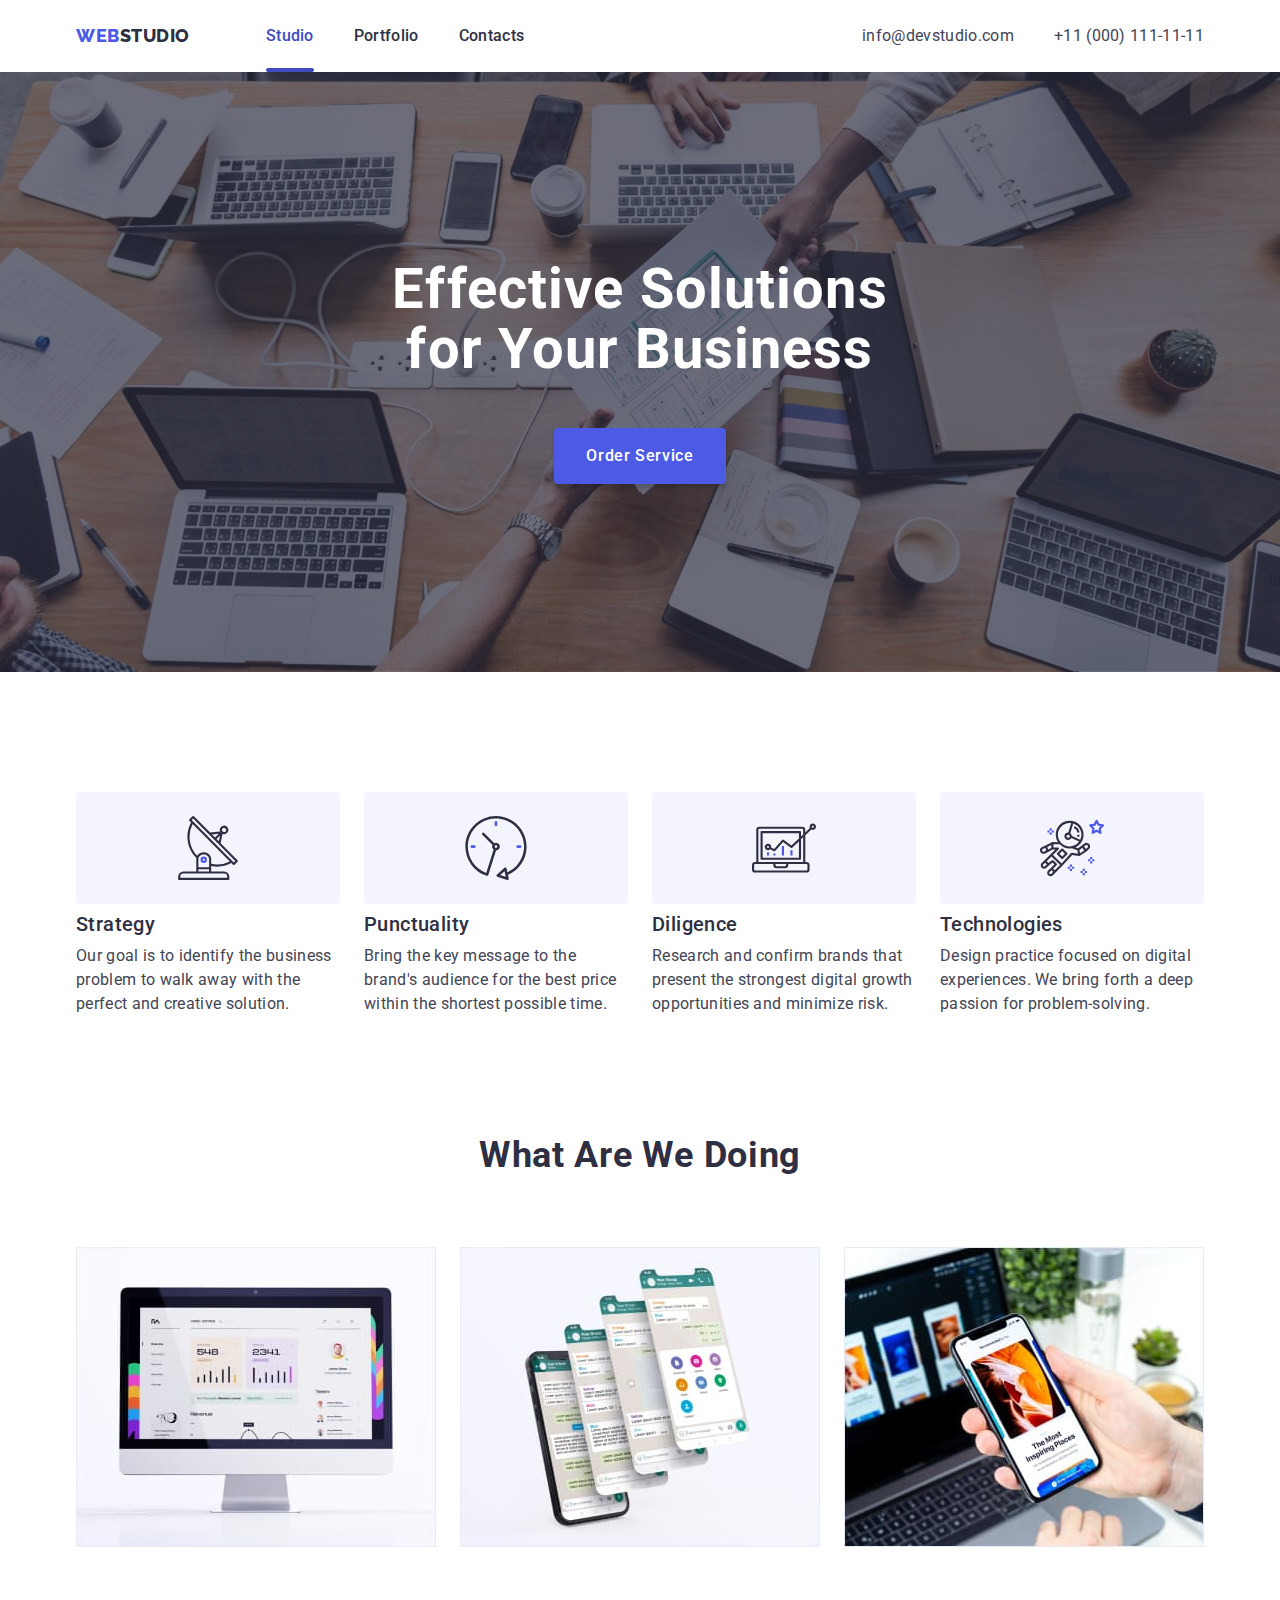
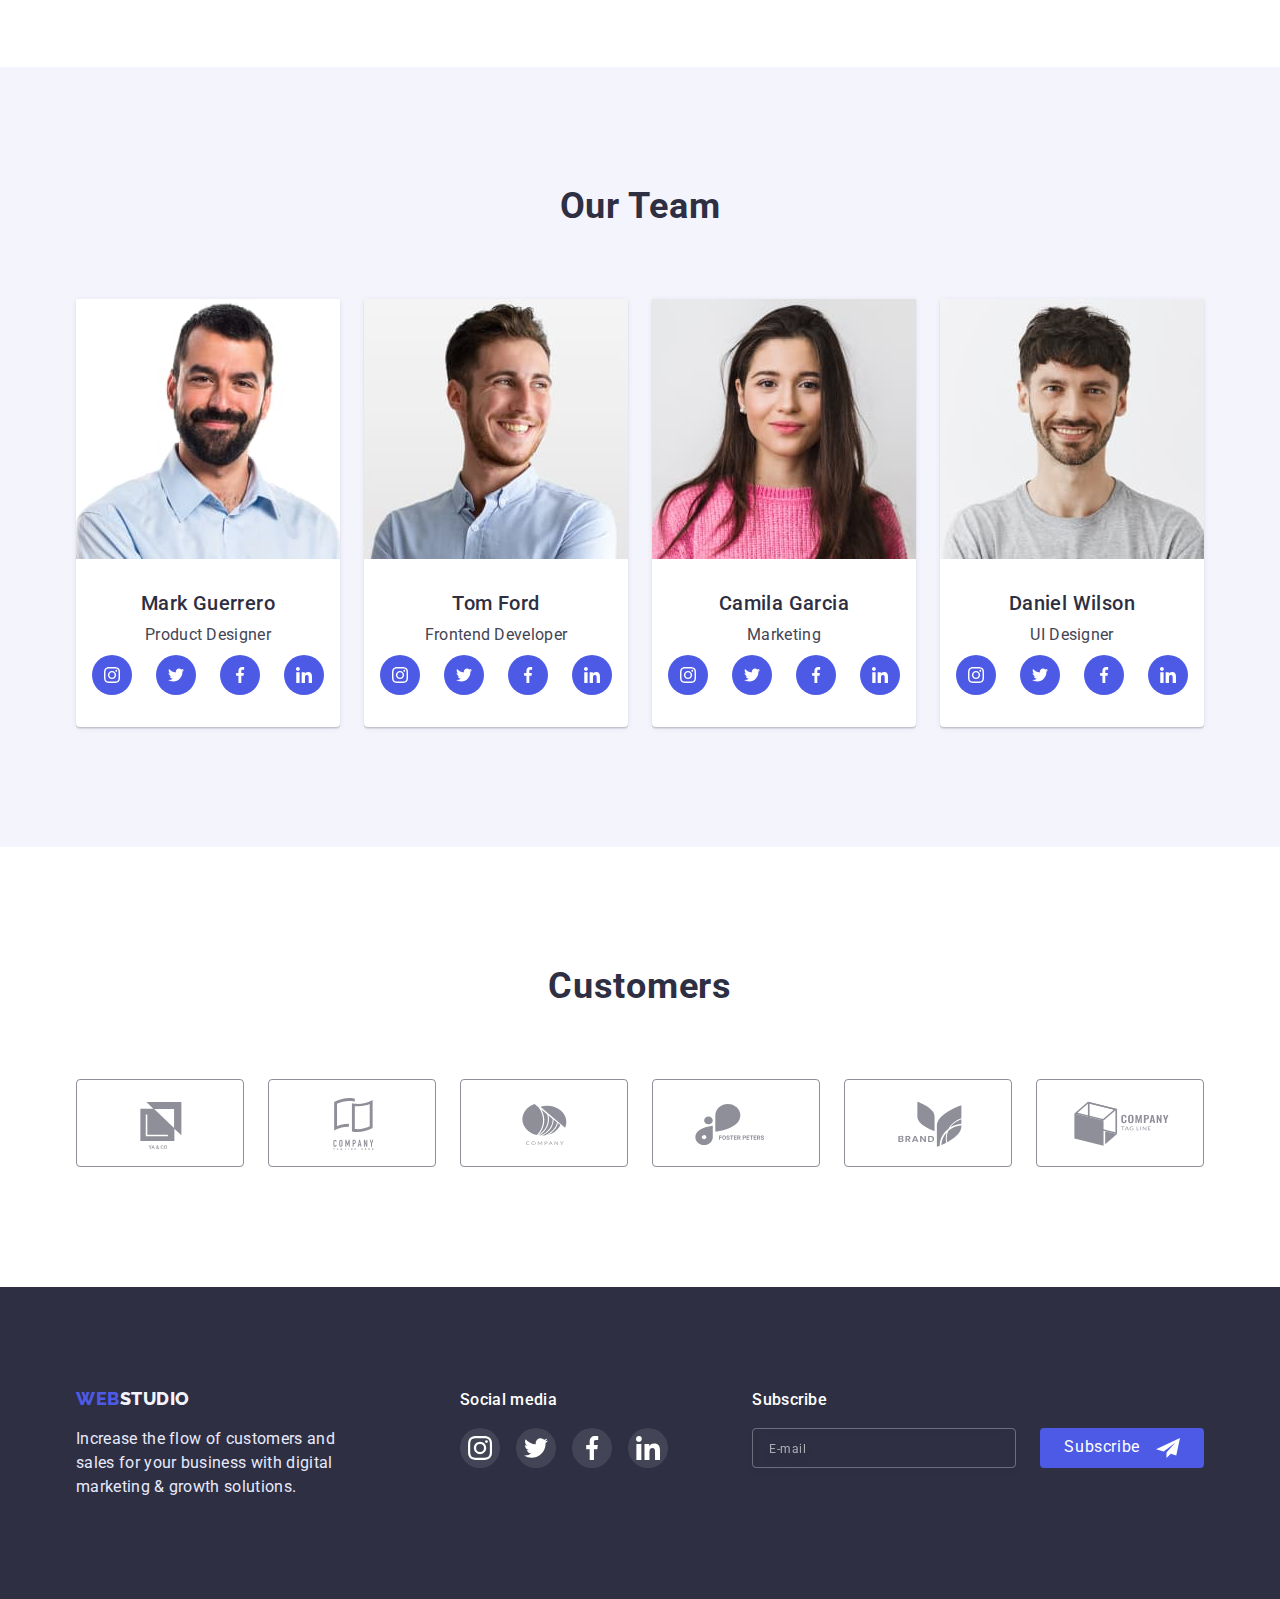
==== index.html @ e33953b0 "Initial commit" ====
<!DOCTYPE html>
<html lang="en">
  <head>
    <meta charset="UTF-8" />
    <meta http-equiv="X-UA-Compatible" content="IE=edge" />
    <meta name="viewport" content="width=device-width, initial-scale=1.0" />
    <title>Main Page</title>
    <link rel="preconnect" href="https://fonts.googleapis.com" />
    <link rel="preconnect" href="https://fonts.gstatic.com" crossorigin />
    <link
      href="https://fonts.googleapis.com/css2?family=Raleway:wght@800&family=Roboto:wght@400;500;700;900&display=swap"
      rel="stylesheet"
    />
    <link
      rel="stylesheet"
      href="https://cdnjs.cloudflare.com/ajax/libs/modern-normalize/1.1.0/modern-normalize.min.css"
    />
    <link rel="stylesheet" href="./css/styles.css" />
  </head>
  <body>
    <!-- Header -->
    <header class="header">
      <div class="container main-nav">
        <nav class="header-navigation">
          <a href="./index.html" class="header-logo link">
            Web<span class="header-logo-studio">Studio</span>
          </a>
          <ul class="header-list list">
            <li class="header-item">
              <a class="header-link link current-page" href="">Studio</a>
            </li>
            <li class="header-item">
              <a class="header-link link" href="./portfolio.html">Portfolio</a>
            </li>
            <li class="header-item">
              <a class="header-link link" href="">Contacts</a>
            </li>
          </ul>
        </nav>
        <address class="adress">
          <ul class="adress-list list">
            <li class="adress-item">
              <a class="adress-link link" href="mailto:info@devstudio.com"
                >info@devstudio.com</a
              >
            </li>
            <li class="adress-item">
              <a class="adress-link link" href="tel:+110001111111"
                >+11 (000) 111-11-11</a
              >
            </li>
          </ul>
        </address>
      </div>
    </header>

    <main>
      <!-- Hero -->
      <section class="hero">
        <div class="container">
          <h1 class="hero-title">Effective Solutions for Your Business</h1>
          <button class="hero-btn" type="button" data-modal-open>
            Order Service
          </button>
        </div>
      </section>

      <!--About us  -->
      <section class="about section">
        <div class="container">
          <h2 class="visually-hidden">About us</h2>
          <ul class="about-list list">
            <li class="about-item">
              <div class="about-icon-container">
                <svg class="about-icon" width="64" height="64">
                  <use href="./images/icon.svg#icon-antenna-1"></use>
                </svg>
              </div>
              <h3 class="about-title">Strategy</h3>
              <p class="about-text">
                Our goal is to identify the business problem to walk away with
                the perfect and creative solution.
              </p>
            </li>
            <li class="about-item">
              <div class="about-icon-container">
                <svg class="about-icon" width="64" height="64">
                  <use href="./images/icon.svg#icon-clock-1"></use>
                </svg>
              </div>
              <h3 class="about-title">Punctuality</h3>
              <p class="about-text">
                Bring the key message to the brand's audience for the best price
                within the shortest possible time.
              </p>
            </li>
            <li class="about-item">
              <div class="about-icon-container">
                <svg class="about-icon" width="64" height="64">
                  <use href="./images/icon.svg#icon-diagram-1"></use>
                </svg>
              </div>
              <h3 class="about-title">Diligence</h3>
              <p class="about-text">
                Research and confirm brands that present the strongest digital
                growth opportunities and minimize risk.
              </p>
            </li>
            <li class="about-item">
              <div class="about-icon-container">
                <svg class="about-icon" width="64" height="64">
                  <use href="./images/icon.svg#icon-astronaut-1"></use>
                </svg>
              </div>
              <h3 class="about-title">Technologies</h3>
              <p class="about-text">
                Design practice focused on digital experiences. We bring forth a
                deep passion for problem-solving.
              </p>
            </li>
          </ul>
        </div>
      </section>
      <!-- What are we doing -->
      <section class="doing">
        <div class="container">
          <h2 class="doing-title">What are we doing</h2>
          <ul class="doing-list list">
            <li class="doing-item">
              <img
                src="./images/img-pc.jpg"
                alt="Personal computer"
                width="360"
              />
            </li>
            <li class="doing-item">
              <img
                src="./images/img-phones.jpg"
                alt="Smartphones"
                width="360"
              />
            </li>
            <li class="doing-item">
              <img src="./images/img-phone.jpg" alt="Smartphone" width="360" />
            </li>
          </ul>
        </div>
      </section>
      <!--Our Team  -->
      <section class="team section">
        <div class="container">
          <h2 class="team-title">Our Team</h2>
          <ul class="team-list list">
            <li class="team-item">
              <img
                src="./images/img-team-1.jpg"
                alt="Mark Guerrero"
                width="264"
              />
              <div class="team-card">
                <h3 class="team-subtitle">Mark Guerrero</h3>
                <p class="team-text">Product Designer</p>
                <ul class="team-soc-list list">
                  <li class="team-soc-item">
                    <a class="team-soc-link link" href="">
                      <svg class="team-soc-icon" width="16" height="16">
                        <use href="./images/icon.svg#icon-instagram-2"></use>
                      </svg>
                    </a>
                  </li>
                  <li class="team-soc-item link">
                    <a class="team-soc-link" href=""
                      ><svg class="team-soc-icon" width="16" height="16">
                        <use href="./images/icon.svg#icon-twitter-1"></use>
                      </svg>
                    </a>
                  </li>
                  <li class="team-soc-item link">
                    <a class="team-soc-link" href=""
                      ><svg class="team-soc-icon" width="16" height="16">
                        <use href="./images/icon.svg#icon-facebook-1"></use>
                      </svg>
                    </a>
                  </li>
                  <li class="team-soc-item link">
                    <a class="team-soc-link" href=""
                      ><svg class="team-soc-icon" width="16" height="16">
                        <use href="./images/icon.svg#icon-linkedin-1"></use>
                      </svg>
                    </a>
                  </li>
                </ul>
              </div>
            </li>
            <li class="team-item">
              <img src="./images/img-team-2.jpg" alt="Tom Ford" width="264" />
              <div class="team-card">
                <h3 class="team-subtitle">Tom Ford</h3>
                <p class="team-text">Frontend Developer</p>
                <ul class="team-soc-list list">
                  <li class="team-soc-item">
                    <a class="team-soc-link link" href="">
                      <svg class="team-soc-icon" width="16" height="16">
                        <use href="./images/icon.svg#icon-instagram-2"></use>
                      </svg>
                    </a>
                  </li>
                  <li class="team-soc-item link">
                    <a class="team-soc-link" href=""
                      ><svg class="team-soc-icon" width="16" height="16">
                        <use href="./images/icon.svg#icon-twitter-1"></use>
                      </svg>
                    </a>
                  </li>
                  <li class="team-soc-item link">
                    <a class="team-soc-link" href=""
                      ><svg class="team-soc-icon" width="16" height="16">
                        <use href="./images/icon.svg#icon-facebook-1"></use>
                      </svg>
                    </a>
                  </li>
                  <li class="team-soc-item link">
                    <a class="team-soc-link" href=""
                      ><svg class="team-soc-icon" width="16" height="16">
                        <use href="./images/icon.svg#icon-linkedin-1"></use>
                      </svg>
                    </a>
                  </li>
                </ul>
              </div>
            </li>
            <li class="team-item">
              <img
                src="./images/img-team-3.jpg"
                alt="Camila Garcia"
                width="264"
              />
              <div class="team-card">
                <h3 class="team-subtitle">Camila Garcia</h3>
                <p class="team-text">Marketing</p>
                <ul class="team-soc-list list">
                  <li class="team-soc-item">
                    <a class="team-soc-link link" href="">
                      <svg class="team-soc-icon" width="16" height="16">
                        <use href="./images/icon.svg#icon-instagram-2"></use>
                      </svg>
                    </a>
                  </li>
                  <li class="team-soc-item link">
                    <a class="team-soc-link" href=""
                      ><svg class="team-soc-icon" width="16" height="16">
                        <use href="./images/icon.svg#icon-twitter-1"></use>
                      </svg>
                    </a>
                  </li>
                  <li class="team-soc-item link">
                    <a class="team-soc-link" href=""
                      ><svg class="team-soc-icon" width="16" height="16">
                        <use href="./images/icon.svg#icon-facebook-1"></use>
                      </svg>
                    </a>
                  </li>
                  <li class="team-soc-item link">
                    <a class="team-soc-link" href=""
                      ><svg class="team-soc-icon" width="16" height="16">
                        <use href="./images/icon.svg#icon-linkedin-1"></use>
                      </svg>
                    </a>
                  </li>
                </ul>
              </div>
            </li>
            <li class="team-item">
              <img
                src="./images/img-team-4.jpg"
                alt="Daniel Wilson"
                width="264"
              />
              <div class="team-card">
                <h3 class="team-subtitle">Daniel Wilson</h3>
                <p class="team-text">UI Designer</p>
                <ul class="team-soc-list list">
                  <li class="team-soc-item">
                    <a class="team-soc-link link" href="">
                      <svg class="team-soc-icon" width="16" height="16">
                        <use href="./images/icon.svg#icon-instagram-2"></use>
                      </svg>
                    </a>
                  </li>
                  <li class="team-soc-item link">
                    <a class="team-soc-link" href=""
                      ><svg class="team-soc-icon" width="16" height="16">
                        <use href="./images/icon.svg#icon-twitter-1"></use>
                      </svg>
                    </a>
                  </li>
                  <li class="team-soc-item link">
                    <a class="team-soc-link" href=""
                      ><svg class="team-soc-icon" width="16" height="16">
                        <use href="./images/icon.svg#icon-facebook-1"></use>
                      </svg>
                    </a>
                  </li>
                  <li class="team-soc-item link">
                    <a class="team-soc-link" href=""
                      ><svg class="team-soc-icon" width="16" height="16">
                        <use href="./images/icon.svg#icon-linkedin-1"></use>
                      </svg>
                    </a>
                  </li>
                </ul>
              </div>
            </li>
          </ul>
        </div>
      </section>
      <!-- Customers -->
      <section class="customers section">
        <div class="container">
          <h2 class="customers-title">Customers</h2>
          <ul class="customers-list list">
            <li class="customers-item">
              <a class="customers-link" href="">
                <svg class="customers-icon" width="104" height="56">
                  <use
                    href="./images/icon.svg#icon-f1"
                    width="104"
                    height="56"
                  ></use>
                </svg>
              </a>
            </li>
            <li class="customers-item">
              <a class="customers-link" href="">
                <svg class="customers-icon" width="104" height="56">
                  <use
                    href="./images/icon.svg#icon-f2"
                    width="104"
                    height="56"
                  ></use>
                </svg>
              </a>
            </li>
            <li class="customers-item">
              <a class="customers-link" href="">
                <svg class="customers-icon" width="104" height="56">
                  <use
                    href="./images/icon.svg#icon-f3"
                    width="104"
                    height="56"
                  ></use>
                </svg>
              </a>
            </li>
            <li class="customers-item">
              <a class="customers-link" href="">
                <svg class="customers-icon" width="104" height="56">
                  <use
                    href="./images/icon.svg#icon-f4"
                    width="104"
                    height="56"
                  ></use>
                </svg>
              </a>
            </li>
            <li class="customers-item">
              <a class="customers-link" href="">
                <svg class="customers-icon" width="104" height="56">
                  <use
                    href="./images/icon.svg#icon-f5"
                    width="104"
                    height="56"
                  ></use>
                </svg>
              </a>
            </li>
            <li class="customers-item">
              <a class="customers-link" href="">
                <svg class="customers-icon" width="104" height="56">
                  <use
                    href="./images/icon.svg#icon-f6"
                    width="104"
                    height="56"
                  ></use>
                </svg>
              </a>
            </li>
          </ul>
        </div>
      </section>
    </main>

    <!-- Footer -->
    <footer class="footer">
      <div class="container footer-df">
        <div>
          <a href="./index.html" class="header-logo link">
            Web<span class="footer-logo-studio">Studio</span>
          </a>
          <p class="footer-text">
            Increase the flow of customers and sales for your business with
            digital marketing & growth solutions.
          </p>
        </div>
        <div class="socials-footer">
          <p class="footer-title">Social media</p>
          <ul class="footer-soc-list list">
            <li class="footer-soc-item">
              <a class="footer-soc-link link" href="">
                <svg class="footer-soc-icon" width="24" height="24">
                  <use href="./images/icon.svg#icon-instagram-2"></use></svg
              ></a>
            </li>
            <li class="footer-soc-item link">
              <a class="footer-soc-link" href=""
                ><svg class="footer-soc-icon" width="24" height="24">
                  <use href="./images/icon.svg#icon-twitter-1"></use></svg
              ></a>
            </li>
            <li class="footer-soc-item link">
              <a class="footer-soc-link" href=""
                ><svg class="footer-soc-icon" width="24" height="24">
                  <use href="./images/icon.svg#icon-facebook-1"></use></svg
              ></a>
            </li>
            <li class="footer-soc-item link">
              <a class="footer-soc-link" href="">
                <svg class="footer-soc-icon" width="24" height="24">
                  <use href="./images/icon.svg#icon-linkedin-1"></use>
                </svg>
              </a>
            </li>
          </ul>
        </div>
        <div class="subscribe-wrap">
          <p class="subscribe-title">Subscribe</p>
          <form class="subscribe-form">
            <input
              type="email"
              name="email"
              aria-label="E-mail"
              placeholder="E-mail"
              class="input-email"
            />
            <button type="submit" class="subscribe-btn">
              Subscribe
              <svg class="telegram-icon" width="24" height="24">
                <use href="./images/icon.svg#icon-telegram"></use>
              </svg>
            </button>
          </form>
        </div>
      </div>
    </footer>

    <!-- Backdrop -->
    <div class="backdrop is-hidden" data-modal>
      <div class="modal">
        <button type="button" class="modal-close" data-modal-close>
          <svg class="modal-close-icon" width="8" height="8">
            <use href="./images/icon.svg#icon-close-black"></use>
          </svg>
        </button>
        <p class="modal-title">Leave your contacts and we will call you back</p>
        <form class="modal-form">
          <div class="modal-wrap">
            <label class="modal-label" for="name">Name</label>
            <input class="modal-input" type="text" name="name" id="name" />
            <svg class="modal-icon" width="18" height="24">
              <use href="./images/icon.svg#icon-person-black"></use>
            </svg>
          </div>
          <div class="modal-wrap">
            <label class="modal-label" for="phone">Phone</label>
            <input class="modal-input" type="tel" name="phone" id="phone" />
            <svg class="modal-icon" width="18" height="24">
              <use href="./images/icon.svg#icon-phone-black"></use>
            </svg>
          </div>
          <div class="modal-wrap">
            <label class="modal-label" for="email">Email</label>
            <input class="modal-input" type="email" name="email" id="email" />
            <svg class="modal-icon" width="18" height="24">
              <use href="./images/icon.svg#icon-email-black"></use>
            </svg>
          </div>
          <div class="modal-wrap comment">
            <label class="modal-label" for="comment">Comment</label>
            <textarea
              class="modal-comment"
              name="comment"
              id="comment"
              placeholder="Text input"
            ></textarea>
          </div>
          <div class="modal-wrap check">
            <input
              class="policy-input visually-hidden"
              type="checkbox"
              id="policy"
              value="agree"
            />
            <label class="policy-label" for="policy">
              <span class="click-icon"
                ><svg width="10" height="8">
                  <use href="./images/icon.svg#icon-click"></use></svg
              ></span>
              I accept the terms and conditions of the
              <a class="policy-link" href=""> Privacy Policy</a></label
            >
          </div>
          <button type="submit" class="submit-btn">Send</button>
        </form>
      </div>
    </div>
    <script src="./js/modal.js"></script>
  </body>
</html>
---- css/styles.css ----
:root{
--main-color-title: #FFFFFF;
--secondary-color-title: #2E2F42;
--main-color-text: #434455;
--secondary-color-text:#E7E9FC;
--btn-color: #4d5ae5;
--active-color: #404bbf;
--secondary-bgc: #f4f4fd;
--btn-bg: rgba(255, 255, 255, 0.1);
--company-border: #8e8f99;
--transition-smoothly: 250ms cubic-bezier(0.4, 0, 0.2, 1);
}

body{
    font-family: 'Roboto', sans-serif;
    background-color: var(--main-color-title);
    color: var(--main-color-text);
}

.link{
    text-decoration: none;
    color: inherit;
}
.list{
    list-style: none;
    margin: 0;
    padding: 0;
}
.visually-hidden {
    position: absolute;
    white-space: nowrap;
    width: 1px;
    height: 1px;
    overflow: hidden;
    border: 0;
    padding: 0;
    clip: rect(0 0 0 0);
    clip-path: inset(50%);
    margin: -1px;
 }

  img {
  display: block;
  width: 100%;
  height: auto;
}
 
 .container{
  margin-left: auto;
  margin-right: auto;
  width: 1158px;
  padding-left: 15px;
  padding-right: 15px;
}

ul {
  margin: 0;
  padding: 0;
}

h1,h2,h3,h4,h5,h6,p {
  margin: 0;
}

.section{
padding-top: 120px;
padding-bottom: 120px;
}

/* --------------Header */
.header {
  display: flex;
}
.header-border{
  border-bottom: 1px solid var(--secondary-color-text);
  box-shadow: 0px 2px 1px rgba(46, 47, 66, 0.08), 0px 1px 1px rgba(46, 47, 66, 0.16), 0px 1px 6px rgba(46, 47, 66, 0.08);
}
.main-nav{
  display: flex;
  align-items: center;
}
.header-navigation {
  display: flex;
  align-items: center;
}
.header-logo {
padding-top: 24px;
padding-bottom: 24px;
margin-right: 76px;
font-family: 'Raleway', sans-serif;
font-weight: 800;
font-size: 18px;
line-height: 1.33;
letter-spacing: 0.03em;
text-transform: uppercase;
color: var(--btn-color);
}
.header-logo-studio {
color: var(--secondary-color-title);
}
.header-list {
  display: flex; 
  gap: 40px;
}
.header-item {
}
.header-link {
display: block;
position: relative;
padding-top: 24px;
padding-bottom: 24px;

font-weight: 500;
font-size: 16px;
line-height: 1.5;
letter-spacing: 0.02em;
color: var(--secondary-color-title);
transition: color var(--transition-smoothly);
}
.header-link:hover,
.header-link:focus,
.header-link.current {
color: var(--active-color);
}

.current-page {
  display: flex;
  color: var(--active-color);
}

.current-page::after {
  content: '';
  width: 100%;
  height: 4px;
  position: absolute;
  bottom: 0px;
  background-color: var(--active-color);
  border-radius: 2px;
}

.adress{
  font-style: normal; 
  margin-left: auto;
}
.adress-list {
  display: flex;
  gap: 40px;  
}
.adress-link {
  display: block;
  padding-top: 24px;
  padding-bottom: 24px;
  font-size: 16px;
  line-height: 1.5;
  letter-spacing: 0.02em;
  color: inherit;
  transition: color var(--transition-smoothly);
  }
  
  .adress-link:hover,
  .adress-link:focus {
    color: var(--active-color);
  }

/* --------------Main */
.hero {
  max-width: 1440px;
  margin-left: auto;
  margin-right: auto;
  padding-top: 188px;
  padding-bottom: 188px;
  text-align: center;
  background-color: var(--secondary-color-title);
  background-image: linear-gradient(
    rgba(46, 47, 66, 0.7),
    rgba(46, 47, 66, 0.7)
  ),
  url('../images/people-office1.jpg');
  background-repeat: no-repeat;
  background-position: center;
  background-size: cover;
}
.hero-title {
  margin-right: auto;
  margin-left: auto;
margin-top: 0;
margin-bottom: 48px;
width: 500px;
font-size: 56px;
line-height: 1.07;
letter-spacing: 0.02em;
color: var(--main-color-title);
}
.hero-btn {
display: inline-block;
border-radius: 4px;
padding: 16px 32px;
min-width: 169px;
font-family: inherit;
cursor: pointer;
font-weight: 500;
font-size: 16px;
line-height: 1.5;
letter-spacing: 0.04em;
color: var(--main-color-title);
background: var(--btn-color);
text-align: center;
border: 0 solid transparent;
box-shadow: 0px 4px 4px rgba(0, 0, 0, 0.15);
transition: background-color var(--transition-smoothly);
}
.hero-btn:hover,
.hero-btn:focus {
  background-color: var(--active-color);
}

/* --------------About us*/
.about {
}
.about-list {
  display: flex;
  gap: 24px;
}
.about-item {
  width: 264px;
}
.about-icon-container {
  display: flex;
  height: 112px;
  justify-content: center;
  align-items: center;  
  margin-bottom: 8px;
  background-color: var(--secondary-bgc);
  border-radius: 4px;
}
.about-icon {
  fill: var(--secondary-color-title);
}
.about-title {
  margin-top: 0;
  margin-bottom: 8px;
font-weight: 500;
font-size: 20px;
line-height: 1.2;
letter-spacing: 0.02em;
color: var(--secondary-color-title);
}
.about-text {
  margin-top: 0;
  margin-bottom: 0;
font-size: 16px;
line-height: 1.5;
letter-spacing: 0.02em;
color: inherit;
}
.doing {
  margin-bottom: 120px;
}
.doing-title {
margin-top: 0;
margin-bottom: 72px;
font-size: 36px;
line-height: 1.1;
text-align: center;
letter-spacing: 0.02em;
text-transform: capitalize;
color: var(--secondary-color-title);
}
.doing-list {
  display: flex;
  gap: 24px;
}
.doing-item {
  width: 360px;
}
.team {
background-color: var(--secondary-bgc);
}
.team-title {
  margin-top: 0;
  margin-bottom: 72px;
font-size: 36px;
line-height: 1.1;
text-align: center;
letter-spacing: 0.02em;
text-transform: capitalize;
color: var(--secondary-color-title);
}
.team-list {
  display: flex;
  gap: 24px;
}
.team-item {  
  width: calc((100% - 72px) / 4);  
  background-color: var(--main-color-title);
  border-radius: 0px 0px 4px 4px;
  box-shadow: 0px 1px 6px rgba(46, 47, 66, 0.08),
    0px 1px 1px rgba(46, 47, 66, 0.16), 0px 2px 1px rgba(46, 47, 66, 0.08);
}

.team-card{
  padding-top: 32px;
  padding-bottom: 32px;
  padding-left: 16px;
  padding-right: 16px;
}
.team-subtitle {
margin-bottom: 8px;
font-weight: 500;
font-size: 20px;
line-height: 1.2;
text-align: center;
letter-spacing: 0.02em;
color: var(--secondary-color-title);
}
.team-text {
margin-top: 0;
margin-bottom: 8px;
font-size: 16px;
line-height: 1.5;
text-align: center;
letter-spacing: 0.02em;
color: inherit;
}
.team-soc-list {
  display: flex;
  gap: 24px;
  justify-content: center;
}
.team-soc-item {
  width: 40px;
  height: 40px;
  display: flex;
}
.team-soc-link {
  width: 100%;
  height: 100%;
  background-color: var(--btn-color);
  border-radius: 50%;
  display: flex;
  align-items: center;
  justify-content: center;
  transition: background-color var(--transition-smoothly);
}
.team-soc-link:is(:hover, :focus) {
  background-color: var(--active-color);
}

.team-soc-icon {
  fill: var(--main-color-title);
}
/* --------------Customers */
.customers {
}
.customers-title {
font-size: 36px;
line-height: 1.1;
text-align: center;
letter-spacing: 0.02em;
text-transform: capitalize;
color: var(--secondary-color-title);
margin-bottom: 72px;
}
.customers-list {
  display: flex;
  gap: 24px;
  justify-content: center;
}
.customers-item {
  height: 88px;
  width: calc((100% - 120px) / 6);
}
.customers-link {
  display: flex;
  justify-content: center;
  align-items: center;
  width: 100%;
  height: 100%;
  border: 1px solid var(--company-border);
  border-radius: 4px;
  color: var(--company-border);
  transition: border-color var(--transition-smoothly), color var(--transition-smoothly);
}
.customers-icon {
  fill: currentColor;
}
.customers-link:is(:hover, :focus) {
  border-color: var(--active-color);
  color: var(--active-color);
}
/* --------------Footer */
.footer {
background-color: var(--secondary-color-title);
padding-top: 100px;
padding-bottom: 100px;
}
.footer-df {
  display: flex;
  align-items: baseline;
}
.footer-text {
width: 264px;
margin-top: 16px;  
font-size: 16px;
line-height: 1.5;
letter-spacing: 0.02em;
color: var(--secondary-color-text);
}
.footer-soc-list {
  display: flex;
  gap: 16px;
}

.footer-soc-item {
  width: 40px;
  height: 40px;
}
.footer-soc-link {
  width: 100%;
  height: 100%;
  background-color: var(--btn-bg);
  border-radius: 50%;
  display: flex;
  align-items: center;
  justify-content: center;
  transition: background-color var(--transition-smoothly);
}
.footer-soc-link:is(:hover, :focus) {
  background-color: #31d0aa;
}
.footer-soc-icon {
  fill: var(--main-color-title);
}
.socials-footer {
  margin-left: 120px;
}
.footer-title {
  font-weight: 500;
  font-size: 16px;
  line-height: 1.5;
  letter-spacing: 0.02em;
  color: var(--main-color-title);
  margin-bottom: 16px;
}
.footer-logo-studio{
color: var(--secondary-bgc);
}

.subscribe-wrap {
  margin-left: auto;
}
.subscribe-title {
font-weight: 500;
font-size: 16px;
line-height: 1.5;
letter-spacing: 0.02em;
color: var(--main-color-title);
margin-bottom: 16px;
}
.subscribe-form {
  display: flex;
}
.input-email {
width: 264px;
height: 40px;
padding: 8px 16px;
margin-right: 24px;
border: 1px solid rgba(255, 255, 255, 0.3);
filter: drop-shadow(0px 4px 4px rgba(0, 0, 0, 0.15));
border-radius: 4px;
background-color: transparent;
color: var(--main-color-title);
outline: none;
}
.input-email::placeholder{
font-weight: 400;
font-size: 12px;
line-height: 24px;
display: flex;
align-items: center;
letter-spacing: 0.04em;
color: rgba(255, 255, 255, 0.6);
}
.input-email:is(:hover, :focus){
  border-color: var(--active-color);
}
.subscribe-btn {
display: flex;
flex-direction: row;
justify-content: center;
align-items: center;
padding: 8px 24px;
gap: 16px;
background: var(--btn-color);
border-radius: 4px;
text-align: center;
letter-spacing: 0.04em;
color: var(--main-color-title);
border: 0 solid transparent;
transition: background-color var(--transition-smoothly);
}
.subscribe-btn:is(:hover, :focus){
  background-color: var(--active-color);
}
.telegram-icon {
}
/* -------------- PORTFOLIO  */
.examples {
  padding-top: 96px;
  padding-bottom: 122px;
}
.filters-list {
  display: flex;
  margin-bottom: 72px;
  justify-content: center;  
  gap: 24px;
}
.filters-btn {
display: inline-block;
border-radius: 4px;  
padding: 12px 24px;
border: 1px solid var(--secondary-color-text);
font-family: inherit;
cursor: pointer;
font-weight: 500;
font-size: 16px;
line-height: 1.5;
text-align: center;
letter-spacing: 0.04em;
color: var(--btn-color);
background-color: var(--secondary-bgc);
transition: background-color var(--transition-smoothly), color var(--transition-smoothly), border var(--transition-smoothly),
box-shadow var(--transition-smoothly);
}
.filters-btn:hover,
.filters-btn:focus,
.filters-btn.current{
    background-color: var(--active-color);
    color: var(--main-color-title);
    border-color: transparent;
    box-shadow: 0px 3px 1px rgba(0, 0, 0, 0.1), 0px 2px 1px rgba(0, 0, 0, 0.08), 0px 2px 2px rgba(0, 0, 0, 0.12);
}
.examples-list{
  display: flex;
  flex-wrap: wrap;
  row-gap: 48px;
  column-gap: 24px;
}
.examples-item{
  width: 360px;
}
.examples-item:nth-child(3n){
margin-right: 0;
}
.examples-item:nth-last-child(-n+3){
  margin-bottom: 0;
}
.examples-item:hover,
.examples-item:focus {
  box-shadow: 0px 1px 6px rgba(46, 47, 66, 0.08),
    0px 1px 1px rgba(46, 47, 66, 0.16), 0px 2px 1px rgba(46, 47, 66, 0.08);
  cursor: pointer;
}
.examples-title{
margin-bottom: 8px;
font-weight: 500;
font-size: 20px;
line-height: 1.2;
letter-spacing: 0.02em;
color: var(--secondary-color-title);
}
.examples-text{
font-size: 16px;
line-height: 1.5;
letter-spacing: 0.02em;
}
.card-content{
  padding-top: 32px;
  padding-bottom: 32px;
  padding-left: 16px;
  padding-right: 16px;
  border-left: 1px solid var(--secondary-bgc);
  border-right: 1px solid var(--secondary-bgc);
  border-bottom: 1px solid var(--secondary-bgc);
}
.examples-link {
  display: block;
  transition: box-shadow var(--transition-smoothly);
}
.examples-link:is(:hover, :focus) {
  box-shadow: 0px 1px 6px rgba(46, 47, 66, 0.08),
    0px 1px 1px rgba(46, 47, 66, 0.16), 0px 2px 1px rgba(46, 47, 66, 0.08);
}
.examples-link:is(:hover, :focus) .cover-text {
  transform: translateY(0);
}
.cover-wrap {
  position: relative;
  overflow: hidden;
}
.cover-text {
  height: 100%;
  position: absolute;
  top: 0;
  padding: 40px 32px;
  font-size: 16px;
  line-height: 1.5;
  letter-spacing: 0.02em;
  color: var(--secondary-bgc);
  background-color: var(--btn-color);
  transform: translateY(100%);
  transition: transform var(--transition-smoothly);
  overflow: auto;
}

/* --------------Backdrop */
.backdrop {
  position: fixed;
  top: 0;
  width: 100%;
  height: 100%;
  background-color: rgba(46, 47, 66, 0.4);
  transition: opacity var(--transition-smoothly),
    visibility var(--transition-smoothly);
}

.modal {
  position: absolute;
  top: 50%;
  left: 50%;
  transform: translate(-50%, -50%) scale(1);
  padding: 24px;
  width: 408px;
  min-height: 576px;
  background-color: #fcfcfc;
  box-shadow: 0px 1px 1px rgba(0, 0, 0, 0.14), 0px 1px 3px rgba(0, 0, 0, 0.12), 0px 2px 1px rgba(0, 0, 0, 0.2);
  border-radius: 4px;
  transition: transform var(--transition-smoothly);
}

.backdrop.is-hidden .modal {
  transform: translate(-50%, -50%) scale(0);
}

.modal-close {
  display: flex;
  align-items: center;
  justify-content: center;
  width: 24px;
  height: 24px;
  background-color: var(--secondary-color-text);
  border: 1px solid rgba(0, 0, 0, 0.1);
  border-radius: 50%;
  margin-left: auto;
  cursor: pointer;
  transition: background-color var(--transition-smoothly);
}
.modal-close:is(:hover, :focus) {
  background-color: var(--active-color);
  fill: var(--main-color-title);
}

.is-hidden {
  opacity: 0;
  visibility: hidden;
  pointer-events: none;
}

.modal-title{
font-weight: 500;
font-size: 16px;
line-height: 24px;
text-align: center;
letter-spacing: 0.02em;
color: var(--secondary-color-title);
margin-top: 24px;
margin-bottom: 16px;
}
.modal-form{
  /* display: flex;
  flex-wrap: wrap; */
}
.modal-wrap {
  margin-bottom: 8px;
  position: relative;
  width: 100%;
}
.modal-label {
display: block;
margin-bottom: 4px;
font-weight: 400;
font-size: 12px;
line-height: 1.17;
letter-spacing: 0.04em;
color: var(--company-border);
}
.modal-input {
  width: 100%;
  height: 40px;
  padding: 11px 38px;
  border: 1px solid rgba(33, 33, 33, 0.2);
  border-radius: 4px;
  color: var(--company-border);
  outline: none;
  transition: border-color var(--transition-smoothly);
}
.modal-input:is(:hover, :focus) {
  border: 1px solid var(--btn-color);
}
.modal-input:is(:hover, :focus) + .modal-icon {
  fill: var(--btn-color);
}
.modal-icon {
  position: absolute;
  left: 16px;
  bottom: 8px;
  transition: fill var(--transition-smoothly);
}
.comment {
  margin-bottom: 16px;
}
.modal-comment{
  width: 100%;
  display: block;
  min-height: 120px;
  font-size: 12px;
  line-height: 1.33;
  letter-spacing: 0.04em;
  /* color: rgba(117, 117, 117, 0.5); */

  border: 1px solid rgba(33, 33, 33, 0.2);
  border-radius: 4px;
  background-color: transparent;
  padding: 8px 16px;
  outline: none;
  resize: none;
  transition: border-color var(--transition-smoothly);
}
.modal-comment:is(:hover, :focus) {
  border-color: var(--btn-color);
}
.modal-comment::placeholder {
  color: rgba(117, 117, 117, 0.5);
}

.check {
  margin-bottom: 24px;
}
.policy-label {
  display: flex;
  align-items: center;
  font-weight: 400;
  font-size: 12px;
  line-height: 14px;
  letter-spacing: 0.04em;
  color: #757575;
}
.policy-label span {
  display: flex;
  justify-content: center;
  align-items: center;
  width: 16px;
  height: 16px;
  border: 1.25px solid #2e2f42;
  border-radius: 2px;
  margin-right: 8px;
  fill: transparent;
  transition: background-color var(--transition-smoothly), fill 250ms cubic-bezier(0.4, 0, 0.2, 1), border 250ms cubic-bezier(0.4, 0, 0.2, 1);
}
.policy-input:checked + .policy-label span {
  border: none;
  background-color: var(--active-color);
  fill: var(--main-color-title);
  }
  .policy-link {
    color: var(--btn-color);
    margin-left: 2px;
  }

.submit-btn{
font-style: normal;
font-weight: 500;
font-size: 16px;
line-height: 1.5;
padding: 16px 32px;
width: 169px;
height: 56px;
background: var(--btn-color);
box-shadow: 0px 4px 4px rgba(0, 0, 0, 0.15);
border-radius: 4px;
text-align: center;
letter-spacing: 0.04em;
display: block;
margin-top: 24px;
margin-right: auto;
margin-left: auto;
color: var(--main-color-title);
border: none;
cursor: pointer;
transition: background-color var(--transition-smoothly);
}
.submit-btn:is(:hover, :focus){
  background-color: var(--active-color);
}
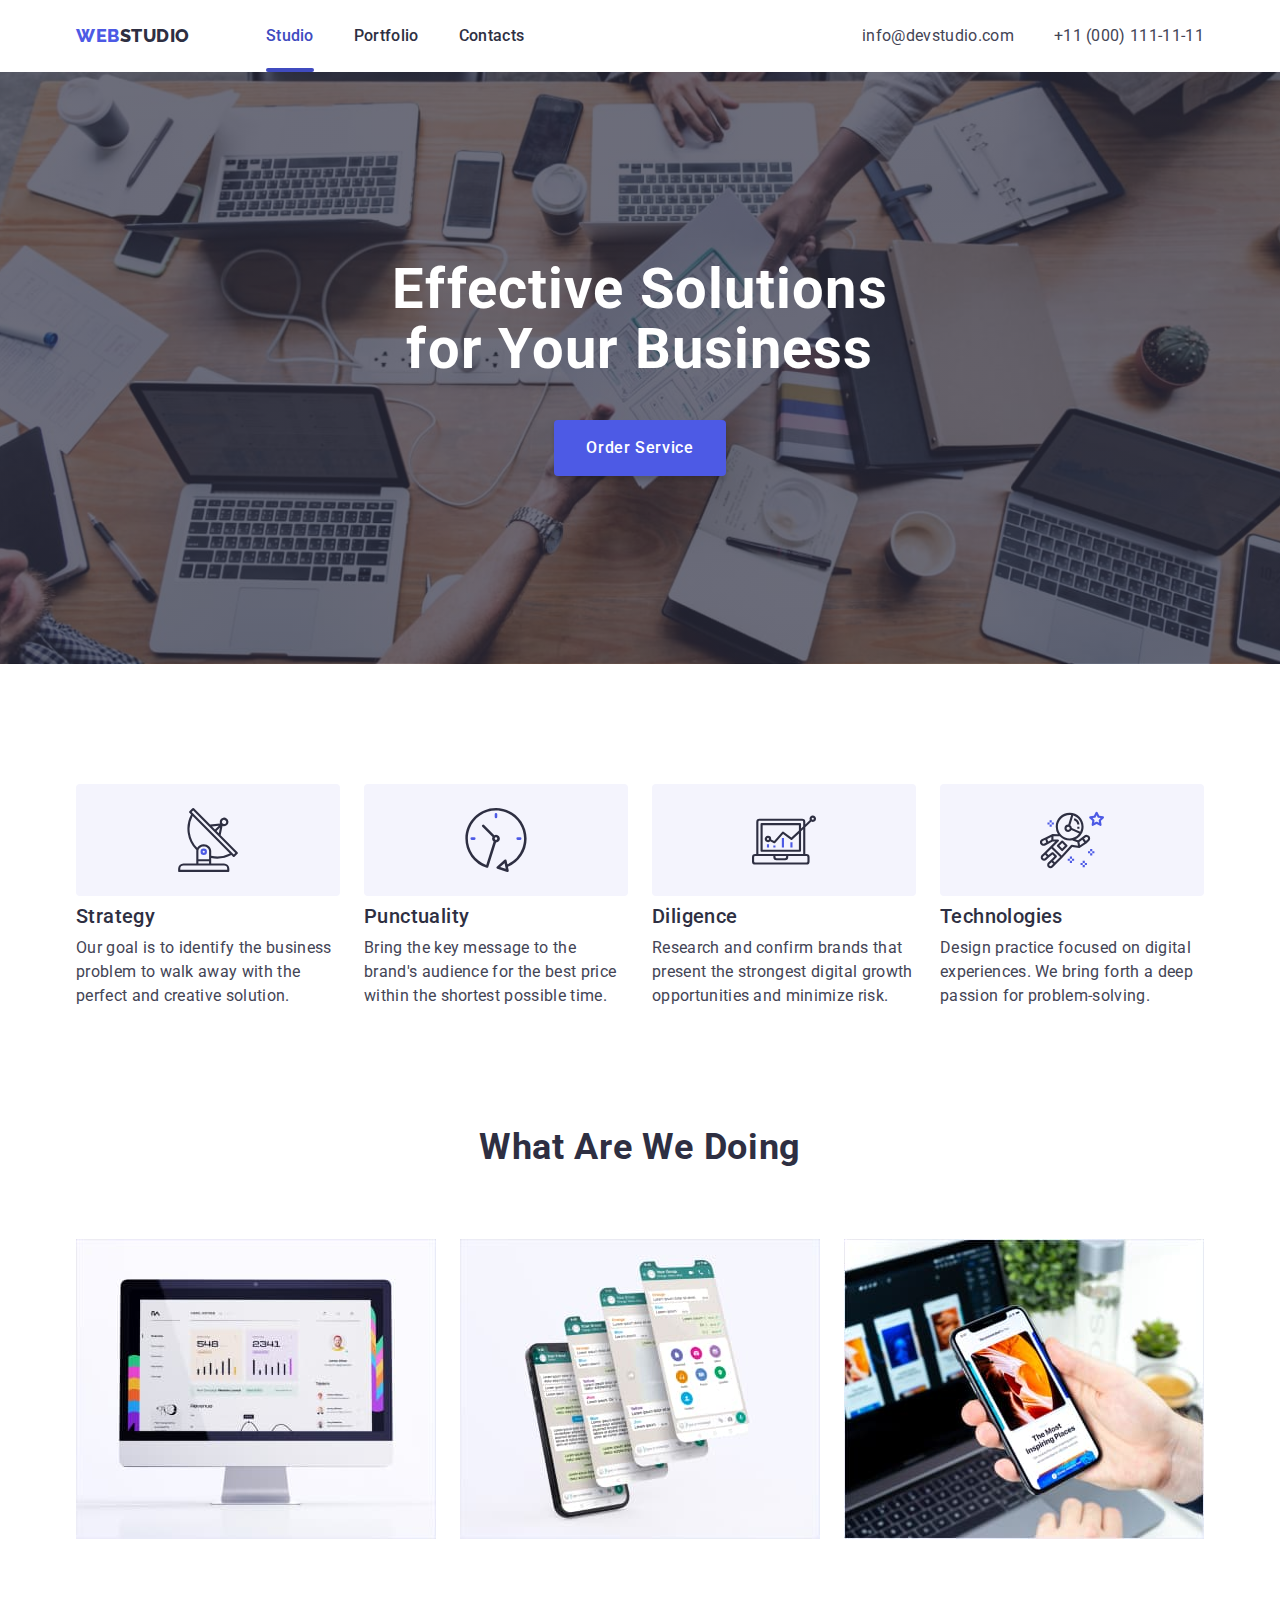
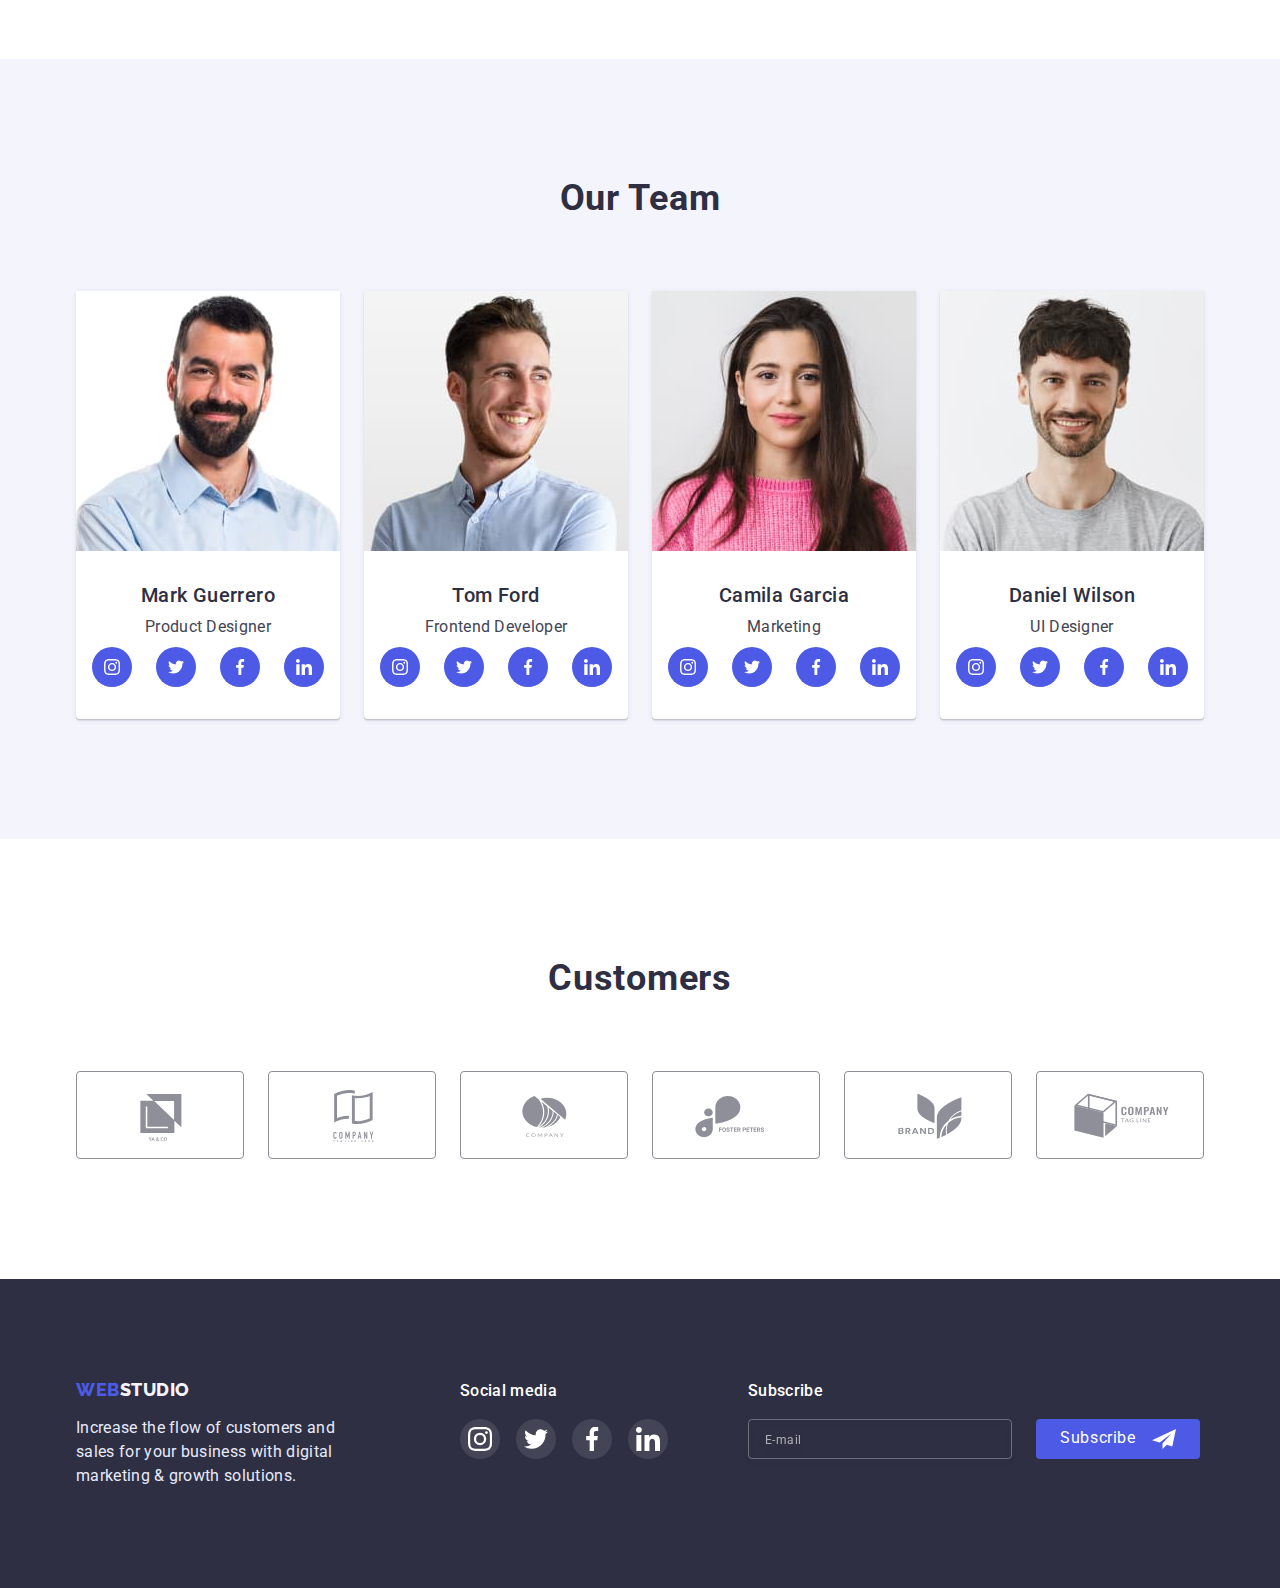
==== commit 86f9706c: "hw-7" ====
--- a/index.html
+++ b/index.html
@@ -4,7 +4,7 @@
     <meta charset="UTF-8" />
     <meta http-equiv="X-UA-Compatible" content="IE=edge" />
     <meta name="viewport" content="width=device-width, initial-scale=1.0" />
-    <title>Main Page</title>
+    <title>Web Studio</title>
     <link rel="preconnect" href="https://fonts.googleapis.com" />
     <link rel="preconnect" href="https://fonts.gstatic.com" crossorigin />
     <link
@@ -16,6 +16,9 @@
       href="https://cdnjs.cloudflare.com/ajax/libs/modern-normalize/1.1.0/modern-normalize.min.css"
     />
     <link rel="stylesheet" href="./css/styles.css" />
+    <!-- <link rel="stylesheet" href="./css/mobile.css" />
+    <link rel="stylesheet" href="./css/tablet.css" />
+    <link rel="stylesheet" href="./css/desktop.css" /> -->
   </head>
   <body>
     <!-- Header -->
@@ -51,6 +54,99 @@
             </li>
           </ul>
         </address>
+        <button type="button" class="mob-menu-open" data-menu-open>
+          <svg
+            xmlns="http://www.w3.org/2000/svg"
+            width="32"
+            height="22"
+            fill="none"
+          >
+            <g clip-path="url(#a)">
+              <path
+                stroke="#2E2F42"
+                stroke-linecap="round"
+                stroke-linejoin="round"
+                stroke-width="3"
+                d="M1.348 20.043h29.538M1.348 10.735h29.538M1.348 1.428h29.538"
+              />
+            </g>
+            <defs>
+              <clipPath id="a">
+                <path fill="#E2F42" d="M0 0h32v22H0z" />
+              </clipPath>
+            </defs>
+          </svg>
+        </button>
+      </div>
+      <div class="mob-menu is-hidden" data-menu>
+        <div class="mobmenu-container">
+          <div>
+            <button type="button" class="modal-close" data-menu-close>
+              <svg class="modal-close-icon" width="8" height="8">
+                <use href="./images/icon.svg#icon-close-black"></use>
+              </svg>
+            </button>
+            <div class="mob-menu-nav">
+              <ul class="mobmenu-list list">
+                <li class="mob-menu-item">
+                  <a href="./index.html" class="mob-menu-link current-page link"
+                    >Studio</a
+                  >
+                </li>
+                <li class="mob-menu-item">
+                  <a href="./portfolio.html" class="mob-menu-link link"
+                    >Portfolio</a
+                  >
+                </li>
+                <li class="mob-menu-item">
+                  <a href="" class="mob-menu-link current-link">Contacts</a>
+                </li>
+              </ul>
+            </div>
+          </div>
+          <div>
+            <div>
+              <ul class="mobmenu-adress-list list">
+                <li>
+                  <a class="mobmenu-tel link" href="tel:+110001111111"
+                    >+11 (000) 111-11-11</a
+                  >
+                </li>
+                <li>
+                  <a class="mobmenu-email link" href="mailto:info@devstudio.com"
+                    >info@devstudio.com</a
+                  >
+                </li>
+              </ul>
+            </div>
+            <ul class="mob-menu-soc-list list">
+              <li class="mob-menu-soc-item">
+                <a class="mob-menu-soc-link link" href=""
+                  ><svg class="mob-menu-soc-icon" width="24" height="24">
+                    <use href="./images/icon.svg#icon-instagram-2"></use></svg
+                ></a>
+              </li>
+              <li class="mob-menu-soc-item link">
+                <a class="mob-menu-soc-link" href=""
+                  ><svg class="mob-menu-soc-icon" width="24" height="24">
+                    <use href="./images/icon.svg#icon-twitter-1"></use></svg
+                ></a>
+              </li>
+              <li class="mob-menu-soc-item link">
+                <a class="mob-menu-soc-link" href=""
+                  ><svg class="mob-menu-soc-icon" width="24" height="24">
+                    <use href="./images/icon.svg#icon-facebook-1"></use></svg
+                ></a>
+              </li>
+              <li class="mob-menu-soc-item link">
+                <a class="mob-menu-soc-link" href=""
+                  ><svg class="mob-menu-soc-icon" width="24" height="24">
+                    <use href="./images/icon.svg#icon-linkedin-1"></use></svg
+                ></a>
+              </li>
+            </ul>
+          </div>
+        </div>
       </div>
     </header>
 
@@ -66,8 +162,8 @@
       </section>
 
       <!--About us  -->
-      <section class="about section">
-        <div class="container">
+      <section class="section">
+        <div class="container infous-section">
           <h2 class="visually-hidden">About us</h2>
           <ul class="about-list list">
             <li class="about-item">
@@ -129,6 +225,7 @@
             <li class="doing-item">
               <img
                 src="./images/img-pc.jpg"
+                srcset="./images/img-pc.jpg 1x, ./images/img-pc-2x.jpg 2x"
                 alt="Personal computer"
                 width="360"
               />
@@ -136,24 +233,37 @@
             <li class="doing-item">
               <img
                 src="./images/img-phones.jpg"
+                srcset="
+                  ./images/img-phones.jpg    1x,
+                  ./images/img-phones-2x.jpg 2x
+                "
                 alt="Smartphones"
                 width="360"
               />
             </li>
             <li class="doing-item">
-              <img src="./images/img-phone.jpg" alt="Smartphone" width="360" />
+              <img
+                src="./images/img-phone.jpg"
+                srcset="./images/img-phone.jpg 1x, ./images/img-phone-2x.jpg 2x"
+                alt="Smartphone"
+                width="360"
+              />
             </li>
           </ul>
         </div>
       </section>
       <!--Our Team  -->
-      <section class="team section">
-        <div class="container">
+      <section class="team team-section">
+        <div class="team-container">
           <h2 class="team-title">Our Team</h2>
           <ul class="team-list list">
             <li class="team-item">
               <img
                 src="./images/img-team-1.jpg"
+                srcset="
+                  ./images/img-team-1.jpg    1x,
+                  ./images/img-team-1-2x.jpg 2x
+                "
                 alt="Mark Guerrero"
                 width="264"
               />
@@ -193,7 +303,15 @@
               </div>
             </li>
             <li class="team-item">
-              <img src="./images/img-team-2.jpg" alt="Tom Ford" width="264" />
+              <img
+                src="./images/img-team-2.jpg"
+                srcset="
+                  ./images/img-team-2.jpg    1x,
+                  ./images/img-team-2-2x.jpg 2x
+                "
+                alt="Tom Ford"
+                width="264"
+              />
               <div class="team-card">
                 <h3 class="team-subtitle">Tom Ford</h3>
                 <p class="team-text">Frontend Developer</p>
@@ -232,6 +350,10 @@
             <li class="team-item">
               <img
                 src="./images/img-team-3.jpg"
+                srcset="
+                  ./images/img-team-3.jpg    1x,
+                  ./images/img-team-3-2x.jpg 2x
+                "
                 alt="Camila Garcia"
                 width="264"
               />
@@ -273,6 +395,10 @@
             <li class="team-item">
               <img
                 src="./images/img-team-4.jpg"
+                srcset="
+                  ./images/img-team-4.jpg    1x,
+                  ./images/img-team-4-2x.jpg 2x
+                "
                 alt="Daniel Wilson"
                 width="264"
               />
@@ -315,7 +441,7 @@
         </div>
       </section>
       <!-- Customers -->
-      <section class="customers section">
+      <section class="section">
         <div class="container">
           <h2 class="customers-title">Customers</h2>
           <ul class="customers-list list">
@@ -393,8 +519,8 @@
     <!-- Footer -->
     <footer class="footer">
       <div class="container footer-df">
-        <div>
-          <a href="./index.html" class="header-logo link">
+        <div class="footer-block">
+          <a href="./index.html" class="footer-logo link">
             Web<span class="footer-logo-studio">Studio</span>
           </a>
           <p class="footer-text">
@@ -514,5 +640,6 @@
       </div>
     </div>
     <script src="./js/modal.js"></script>
+    <script src="./js/menu.js"></script>
   </body>
 </html>
--- a/css/styles.css
+++ b/css/styles.css
@@ -45,12 +45,16 @@
   height: auto;
 }
  
+.no-scroll {
+  overflow: hidden;
+}
+
  .container{
-  margin-left: auto;
-  margin-right: auto;
-  width: 1158px;
+  width: 100%;
+  max-width: 426px;
   padding-left: 15px;
   padding-right: 15px;
+  margin: 0 auto;
 }
 
 ul {
@@ -63,12 +67,16 @@
 }
 
 .section{
-padding-top: 120px;
-padding-bottom: 120px;
+padding-top: 96px;
+padding-bottom: 96px;
 }
 
 /* --------------Header */
 .header {
+  width: 100%;
+  max-width: 428px;
+  margin: 0 auto;
+  padding: 24px 0;
   display: flex;
 }
 .header-border{
@@ -79,14 +87,10 @@
   display: flex;
   align-items: center;
 }
-.header-navigation {
-  display: flex;
-  align-items: center;
-}
+
 .header-logo {
 padding-top: 24px;
 padding-bottom: 24px;
-margin-right: 76px;
 font-family: 'Raleway', sans-serif;
 font-weight: 800;
 font-size: 18px;
@@ -99,97 +103,154 @@
 color: var(--secondary-color-title);
 }
 .header-list {
-  display: flex; 
-  gap: 40px;
+  display: none;
 }
 .header-item {
 }
-.header-link {
-display: block;
-position: relative;
-padding-top: 24px;
-padding-bottom: 24px;
-
-font-weight: 500;
-font-size: 16px;
-line-height: 1.5;
-letter-spacing: 0.02em;
-color: var(--secondary-color-title);
-transition: color var(--transition-smoothly);
-}
-.header-link:hover,
-.header-link:focus,
-.header-link.current {
-color: var(--active-color);
-}
-
-.current-page {
-  display: flex;
-  color: var(--active-color);
-}
-
-.current-page::after {
-  content: '';
-  width: 100%;
-  height: 4px;
-  position: absolute;
-  bottom: 0px;
-  background-color: var(--active-color);
-  border-radius: 2px;
-}
-
-.adress{
-  font-style: normal; 
-  margin-left: auto;
-}
+
 .adress-list {
-  display: flex;
-  gap: 40px;  
-}
-.adress-link {
-  display: block;
-  padding-top: 24px;
-  padding-bottom: 24px;
-  font-size: 16px;
-  line-height: 1.5;
-  letter-spacing: 0.02em;
-  color: inherit;
-  transition: color var(--transition-smoothly);
+  display: none;
+}
+
+  .mob-menu-open {
+    border: none;
+    background-color: transparent;
+    padding: 0;
+    margin-bottom: 0;
+    margin-left: auto;
+  }
+  .mob-menu {
+    width: 100%;
+    height: 100%;
+    padding-top: 24px;
+    padding-bottom: 40px;
+    margin-left: auto;
+    margin-right: auto;
+    background-color: #ffffff;
+    position: fixed;
+    top: 0;
+    left: 0;
+  }
+  .mobmenu-container {
+    height: 100%;
+    width: 100%;
+    max-width: 426px;
+    padding-left: 15px;
+    padding-right: 15px;
+    margin-left: auto;
+    margin-right: auto;
+    display: flex;
+    flex-direction: column;
+    justify-content: space-between;
+    overflow-y: auto;
+  }  
+  .mob-menu-link {
+    font-weight: 700;
+    font-size: 36px;
+    line-height: 1.11;
+    letter-spacing: 0.02em;
+    text-transform: capitalize;
   }
   
-  .adress-link:hover,
-  .adress-link:focus {
+  .current-link {
+    text-decoration: none;
     color: var(--active-color);
+  }
+  
+  .mobmenu-list {
+    margin-top: 32px;
+    margin-bottom: 30px;
+    margin-left: 16px;
+    display: flex;
+    flex-wrap: wrap;
+    gap: 40px;
+  }  
+  .mob-menu-item {
+    width: 100%;
+  }  
+  .mobmenu-tel {
+    display: block;
+    margin-bottom: 40px;
+    margin-left: 16px;
+    font-weight: 700;
+    font-size: 36px;
+    line-height: 1.11;
+    letter-spacing: 0.02em;
+    color: var(--btn-color);
+  }  
+  .mobmenu-email {
+    margin-left: 16px;
+    font-weight: 500;
+    font-size: 20px;
+    line-height: 1.2;
+    letter-spacing: 0.02em;
+    color: var(--main-color-text);
+  }  
+  .mob-menu-soc-list {
+    margin-top: 48px;
+    margin-left: 16px;
+    display: flex;
+    gap: 56px;
+    justify-content: flex-start;
+  }  
+  .mob-menu-soc-item {
+    width: 40px;
+    height: 40px;
+  }  
+  .mob-menu-soc-link {
+    width: 100%;
+    height: 100%;
+    background-color: var(--btn-color);
+    border-radius: 50%;
+    display: flex;
+    justify-content: center;
+    align-items: center;
+  }  
+  .mob-menu-soc-icon {
+    fill: #fcfcfc;
   }
 
 /* --------------Main */
 .hero {
-  max-width: 1440px;
+  width: 100%;
+  max-width: 428px;
   margin-left: auto;
   margin-right: auto;
-  padding-top: 188px;
-  padding-bottom: 188px;
+  padding: 112px 15px;
   text-align: center;
   background-color: var(--secondary-color-title);
   background-image: linear-gradient(
     rgba(46, 47, 66, 0.7),
     rgba(46, 47, 66, 0.7)
   ),
-  url('../images/people-office1.jpg');
+  url('../images/mobbg.jpg');
   background-repeat: no-repeat;
   background-position: center;
   background-size: cover;
 }
+@media (min-device-pixel-ratio: 2),
+  (min-resolution: 192dpi),
+  (min-resolution: 2dppx) {
+  .hero {
+    background-image: linear-gradient(
+        rgba(46, 47, 66, 0.7),
+        rgba(46, 47, 66, 0.7)
+      ),
+      url('../images/mobbg-2x.jpg');
+  }
+}
+
 .hero-title {
+  width: 100%;
+  max-width: 320px;
   margin-right: auto;
   margin-left: auto;
-margin-top: 0;
-margin-bottom: 48px;
-width: 500px;
-font-size: 56px;
-line-height: 1.07;
-letter-spacing: 0.02em;
-color: var(--main-color-title);
+  margin-top: 0;
+  margin-bottom: 72px;  
+  font-size: 36px;
+  line-height: 1.11;
+  letter-spacing: 0.02em;
+  color: var(--main-color-title);
 }
 .hero-btn {
 display: inline-block;
@@ -215,46 +276,41 @@
 }
 
 /* --------------About us*/
-.about {
-}
 .about-list {
   display: flex;
-  gap: 24px;
-}
-.about-item {
-  width: 264px;
+  flex-wrap: wrap;
+  gap: 72px;
+}
+.about-item {  
+  width: 100%;
 }
 .about-icon-container {
-  display: flex;
-  height: 112px;
-  justify-content: center;
-  align-items: center;  
-  margin-bottom: 8px;
-  background-color: var(--secondary-bgc);
-  border-radius: 4px;
+  display: none;
 }
 .about-icon {
   fill: var(--secondary-color-title);
 }
 .about-title {
   margin-top: 0;
-  margin-bottom: 8px;
-font-weight: 500;
-font-size: 20px;
-line-height: 1.2;
-letter-spacing: 0.02em;
-color: var(--secondary-color-title);
+  margin-bottom: 8px;  
+  font-size: 36px;
+  line-height: 1.1;
+  text-align: center;
+  letter-spacing: 0.02em;
+  color: var(--secondary-color-title);
 }
 .about-text {
-  margin-top: 0;
-  margin-bottom: 0;
+margin-top: 0;
+margin-bottom: 0;
 font-size: 16px;
 line-height: 1.5;
 letter-spacing: 0.02em;
 color: inherit;
 }
+
+/* --------------What are we doing*/
 .doing {
-  margin-bottom: 120px;
+  display: none;
 }
 .doing-title {
 margin-top: 0;
@@ -273,25 +329,40 @@
 .doing-item {
   width: 360px;
 }
+
+/* --------------Our Team------------ */
 .team {
-background-color: var(--secondary-bgc);
+  width: 100%;
+  max-width: 428px;
+  margin: 0 auto;  
+  background-color: var(--secondary-bgc);
+}
+.team-section {
+  padding-top: 96px;
+  padding-bottom: 128px;
+}
+.team-container {
+  width: 100%;
+  max-width: 294px;
+  padding-left: 15px;
+  padding-right: 15px;
+  margin: 0 auto;
 }
 .team-title {
-  margin-top: 0;
+  font-size: 36px;
+  text-align: center;
+  line-height: 1.1;
+  letter-spacing: 0.02em;
+  color: var(--secondary-color-title);
   margin-bottom: 72px;
-font-size: 36px;
-line-height: 1.1;
-text-align: center;
-letter-spacing: 0.02em;
-text-transform: capitalize;
-color: var(--secondary-color-title);
 }
 .team-list {
   display: flex;
-  gap: 24px;
+  flex-wrap: wrap;
+  gap: 72px;
 }
 .team-item {  
-  width: calc((100% - 72px) / 4);  
+  width: 100%;
   background-color: var(--main-color-title);
   border-radius: 0px 0px 4px 4px;
   box-shadow: 0px 1px 6px rgba(46, 47, 66, 0.08),
@@ -299,10 +370,7 @@
 }
 
 .team-card{
-  padding-top: 32px;
-  padding-bottom: 32px;
-  padding-left: 16px;
-  padding-right: 16px;
+  padding: 32px 14px;
 }
 .team-subtitle {
 margin-bottom: 8px;
@@ -349,9 +417,8 @@
 .team-soc-icon {
   fill: var(--main-color-title);
 }
+
 /* --------------Customers */
-.customers {
-}
 .customers-title {
 font-size: 36px;
 line-height: 1.1;
@@ -363,12 +430,13 @@
 }
 .customers-list {
   display: flex;
-  gap: 24px;
+  gap: 16px;
   justify-content: center;
+  flex-wrap: wrap;
 }
 .customers-item {
   height: 88px;
-  width: calc((100% - 120px) / 6);
+  width: calc((100% - 16px) / 2);
 }
 .customers-link {
   display: flex;
@@ -388,29 +456,35 @@
   border-color: var(--active-color);
   color: var(--active-color);
 }
+
 /* --------------Footer */
 .footer {
-background-color: var(--secondary-color-title);
-padding-top: 100px;
-padding-bottom: 100px;
-}
-.footer-df {
-  display: flex;
-  align-items: baseline;
+  width: 100%;
+  max-width: 428px;
+  margin: 0 auto;
+  background-color: var(--secondary-color-title);
+  padding-top: 96px;
+  padding-bottom: 96px;
 }
 .footer-text {
-width: 264px;
-margin-top: 16px;  
-font-size: 16px;
-line-height: 1.5;
-letter-spacing: 0.02em;
-color: var(--secondary-color-text);
+  margin-right: auto;
+  margin-left: auto;
+  width: 264px;
+  font-size: 16px;
+  line-height: 1.5;
+  letter-spacing: 0.02em;
+  color: var(--secondary-color-text);
+}
+.footer-block {
+  margin-right: auto;
+  margin-left: auto;
+  /* margin-bottom: 72px; */
 }
 .footer-soc-list {
   display: flex;
   gap: 16px;
-}
-
+  justify-content: center;
+}
 .footer-soc-item {
   width: 40px;
   height: 40px;
@@ -432,9 +506,12 @@
   fill: var(--main-color-title);
 }
 .socials-footer {
-  margin-left: 120px;
+  margin-left: auto;
+  margin-right: auto;
+  margin-bottom: 72px;
 }
 .footer-title {
+  text-align: center;
   font-weight: 500;
   font-size: 16px;
   line-height: 1.5;
@@ -442,14 +519,28 @@
   color: var(--main-color-title);
   margin-bottom: 16px;
 }
+.footer-logo {
+  text-align: center;
+  display: block;
+  margin-bottom: 16px;
+  font-family: 'Raleway', sans-serif;
+  font-weight: 800;
+  font-size: 18px;
+  line-height: 1.17;
+  letter-spacing: 0.03em;
+  text-transform: uppercase;
+  color: var(--btn-color);
+}
 .footer-logo-studio{
 color: var(--secondary-bgc);
 }
 
 .subscribe-wrap {
   margin-left: auto;
+  margin-right: auto;
 }
 .subscribe-title {
+text-align: center;
 font-weight: 500;
 font-size: 16px;
 line-height: 1.5;
@@ -459,12 +550,13 @@
 }
 .subscribe-form {
   display: flex;
+  flex-wrap: wrap;
 }
 .input-email {
-width: 264px;
+width: 100%;
 height: 40px;
 padding: 8px 16px;
-margin-right: 24px;
+margin-bottom: 16px;
 border: 1px solid rgba(255, 255, 255, 0.3);
 filter: drop-shadow(0px 4px 4px rgba(0, 0, 0, 0.15));
 border-radius: 4px;
@@ -490,6 +582,8 @@
 justify-content: center;
 align-items: center;
 padding: 8px 24px;
+margin-right: auto;
+margin-left: auto;
 gap: 16px;
 background: var(--btn-color);
 border-radius: 4px;
@@ -726,8 +820,7 @@
   font-size: 12px;
   line-height: 1.33;
   letter-spacing: 0.04em;
-  /* color: rgba(117, 117, 117, 0.5); */
-
+  
   border: 1px solid rgba(33, 33, 33, 0.2);
   border-radius: 4px;
   background-color: transparent;
@@ -801,4 +894,387 @@
 }
 .submit-btn:is(:hover, :focus){
   background-color: var(--active-color);
+}
+
+/* --------------Optimization------------ */
+
+@media screen and (min-width: 480px) {
+  .container {
+    max-width: 426px;
+  }
+}
+
+@media screen and (min-width: 768px) {
+  .container {
+    max-width: 582px;
+  }
+  /* --------------Header------------ */
+  .header > .container {
+    width: 100%;
+    max-width: 796px;
+  }
+  .header {
+    width: 100%;
+    max-width: 796px;
+    padding: 0;
+  }
+
+  .header-logo {
+    margin-right: 123px;
+  }
+
+  .mob-menu-open {
+    display: none;
+  }
+
+  .header-navigation {
+    display: flex;
+    align-items: center;
+    margin-right: auto;
+  }
+  .header-list {
+    display: flex; 
+    gap: 40px;
+  }
+  .header-link {
+  display: block;
+  position: relative;
+  padding-top: 24px;
+  padding-bottom: 24px;  
+  font-weight: 500;
+  font-size: 16px;
+  line-height: 1.5;
+  letter-spacing: 0.02em;
+  color: var(--secondary-color-title);
+  transition: color var(--transition-smoothly);
+  }
+  .header-link:hover,
+  .header-link:focus,
+  .header-link.current {
+  color: var(--active-color);
+  }
+  .current-page {
+    display: flex;
+    color: var(--active-color);
+  }  
+  .current-page::after {
+    content: '';
+    width: 100%;
+    height: 4px;
+    position: absolute;
+    bottom: 0px;
+    background-color: var(--active-color);
+    border-radius: 2px;
+  }
+
+  .adress{
+    font-style: normal; 
+    margin-left: auto;
+  }
+  .adress-list {
+    display: flex;
+    flex-direction: column;
+    gap: 8px;
+  }
+  .adress-link {
+    display: block;
+    font-weight: 400;
+    font-size: 12px;
+    line-height: 1.17;
+    letter-spacing: 0.04em;
+    color: inherit;
+    transition: color var(--transition-smoothly);
+    }
+    
+    .adress-link:hover,
+    .adress-link:focus {
+      color: var(--active-color);
+    }
+
+    /* --------------Hero------------ */
+    .hero-title {
+      width: 100%;
+      max-width: 496px;
+      font-size: 56px;
+      line-height: 1.07;
+      margin-bottom: 40px;
+    }
+
+    .hero {
+      max-width: 798px;
+      background-image: linear-gradient(
+          rgba(46, 47, 66, 0.7),
+          rgba(46, 47, 66, 0.7)
+        ),
+        url('../images/tabletbg.jpg');
+    }
+  
+    @media (min-device-pixel-ratio: 2),
+      (min-resolution: 192dpi),
+      (min-resolution: 2dppx) {
+      .hero {
+        background-image: linear-gradient(
+            rgba(46, 47, 66, 0.7),
+            rgba(46, 47, 66, 0.7)
+          ),
+          url('../images/tabletbg-2x.jpg');
+      }
+    }  
+
+  /* --------------About us------------ */
+  .infous-section {
+    max-width: 796px;
+  }
+
+  .about-title {
+    text-align: left;
+  }
+
+  .about-text {
+    font-weight: 500;
+    font-size: 16px;
+    line-height: 1.5;
+    letter-spacing: 0.02em;
+  }
+
+  .about-list {
+    gap: 24px;
+  }
+
+  .about-item {
+    width: calc((100% - 24px) / 2);
+  }
+
+  /* --------------Team------------ */
+  .team {
+    width: 100%;
+    max-width: 768px;
+  }
+  .team-section {
+    padding-bottom: 104px;
+  }
+  .team-container {
+    width: 100%;
+    max-width: 582px;
+  }
+  .team-list {
+    gap: 24px;
+  }
+  .team-item {
+    width: calc((100% - 24px) / 2);
+  }
+  .team-item:nth-child(-n + 2) {
+    margin-bottom: 64px;
+  }
+  .team-card {
+    padding: 32px 16px;
+  }
+
+  /* --------------Customers------------ */
+  .customers-list {
+    gap: 24px;
+  }
+  .customers-item {
+    height: 88px;
+    width: calc((100% - 48px) / 3);
+  }
+
+  /* --------------Footer------------ */
+  .footer {
+    width: 100%;
+    max-width: 768px;
+  }
+  .footer-df {
+    display: flex;
+    flex-wrap: wrap;
+    align-items: baseline;
+  }
+
+  .footer-block {
+    margin-right: 24px;
+    margin-left: 0;
+    margin-bottom: 72px;
+  }
+
+  .footer-logo {
+    text-align: left;
+  }
+
+  .footer-title {
+    text-align: left;
+  }
+
+  .socials-footer {
+    margin-left: 0;
+    margin-right: 0;
+    margin-bottom: 0;
+  }
+
+  .subscribe-wrap {
+    margin-left: 0;
+    margin-right: 0;
+  }
+
+  .subscribe-form {
+    gap: 24px;
+    flex-wrap: nowrap;
+  }
+
+  .subscribe-title {
+    text-align: left;
+  }
+  .input-email {
+    width: 264px;
+    margin-bottom: 0;
+  }
+
+  .modal {
+    width: 100%;
+    max-width: 408px;
+  }
+}
+
+@media screen and (min-width: 1200px) {
+  .section {
+    padding-top: 120px;
+    padding-bottom: 120px;
+  }
+
+  .container {
+    max-width: 1158px;
+  }
+  /* --------------Header------------ */
+  .header {
+    width: 100%;
+    max-width: 1440px;
+  }
+  .header > .container {
+    width: 100%;
+    max-width: 1158px;
+  }
+
+  .header-logo {
+    margin-right: 76px;
+  }
+
+  .adress-list {
+    display: flex;
+    flex-direction: row;
+    gap: 40px;  
+  }
+  .adress-link {
+    display: block;
+    padding-top: 24px;
+    padding-bottom: 24px;
+    font-size: 16px;
+    line-height: 1.5;
+    letter-spacing: 0.02em;
+    color: inherit;
+    transition: color var(--transition-smoothly);
+  }
+
+  /* --------------Hero------------ */
+  .hero {
+    max-width: 1440px;
+    padding-top: 188px;
+    padding-bottom: 188px;
+    background-image: linear-gradient(
+        rgba(46, 47, 66, 0.7),
+        rgba(46, 47, 66, 0.7)
+      ),
+      url('../images/people-office.jpg');
+  }
+
+  @media (min-device-pixel-ratio: 2),
+    (min-resolution: 192dpi),
+    (min-resolution: 2dppx) {
+    .hero {
+      background-image: linear-gradient(
+          rgba(46, 47, 66, 0.7),
+          rgba(46, 47, 66, 0.7)
+        ),
+        url('../images/people-office-2x.jpg');
+    }
+  }
+
+  /* --------------About us------------ */
+  .about-title {
+    font-weight: 500;
+    font-size: 20px;
+    line-height: 1.2;
+  }
+
+  .about-text {
+    font-weight: 400;
+  }
+
+  .about-list {
+    gap: 24px;
+  }
+
+  .about-item {
+    width: calc((100% - 72px) / 4);
+  }
+
+  .about-icon-container {
+    display: flex;
+    height: 112px;
+    justify-content: center;
+    align-items: center;
+    margin-bottom: 8px;
+    background-color: var(--secondary-bgc);
+    border-radius: 4px;
+  }
+
+  .doing {
+    display: block;
+    padding-bottom: 120px;
+  }
+
+  /* --------------Team------------ */
+  .team-section {
+    width: 100%;
+    max-width: 1440px;
+    padding-top: 120px;
+    padding-bottom: 120px;
+  }
+  .team-container {
+    width: 100%;
+    max-width: 1158px;
+  }
+  .team-item {
+    width: calc((100% - 72px) / 4);
+  }
+  .team-item:nth-child(-n + 2) {
+    margin-bottom: 0;
+  }
+
+  /* --------------Customers------------ */
+  .customers-list {
+    gap: 24px;
+  }
+
+  .customers-item {
+    height: 88px;
+    width: calc((100% - 120px) / 6);
+  }
+  /* --------------Footer------------ */
+  .footer {
+    width: 100%;
+    max-width: 1440px;
+    padding-top: 100px;
+    padding-bottom: 100px;
+  }
+
+  .footer-block {
+    margin-right: 0;
+    margin-bottom: 0;
+  }
+
+  .socials-footer {
+    margin-left: 120px;
+    margin-right: 80px;
+  }
+
+
 }--- a/css/mobile.css
+++ b/css/mobile.css
@@ -0,0 +1,9 @@
+@media screen and (min-width: 480px) {
+    .container{
+     max-width: 426px;
+    }
+    
+  }
+
+ 
+  --- a/css/tablet.css
+++ b/css/tablet.css
@@ -0,0 +1,6 @@
+@media screen and (min-width: 768px) {
+    .container{
+     max-width: 766px;
+    }
+
+  }--- a/css/desktop.css
+++ b/css/desktop.css
@@ -0,0 +1,6 @@
+@media screen and (min-width: 1200px) {
+    .container{
+     max-width: 1200px;
+    }
+   
+  }